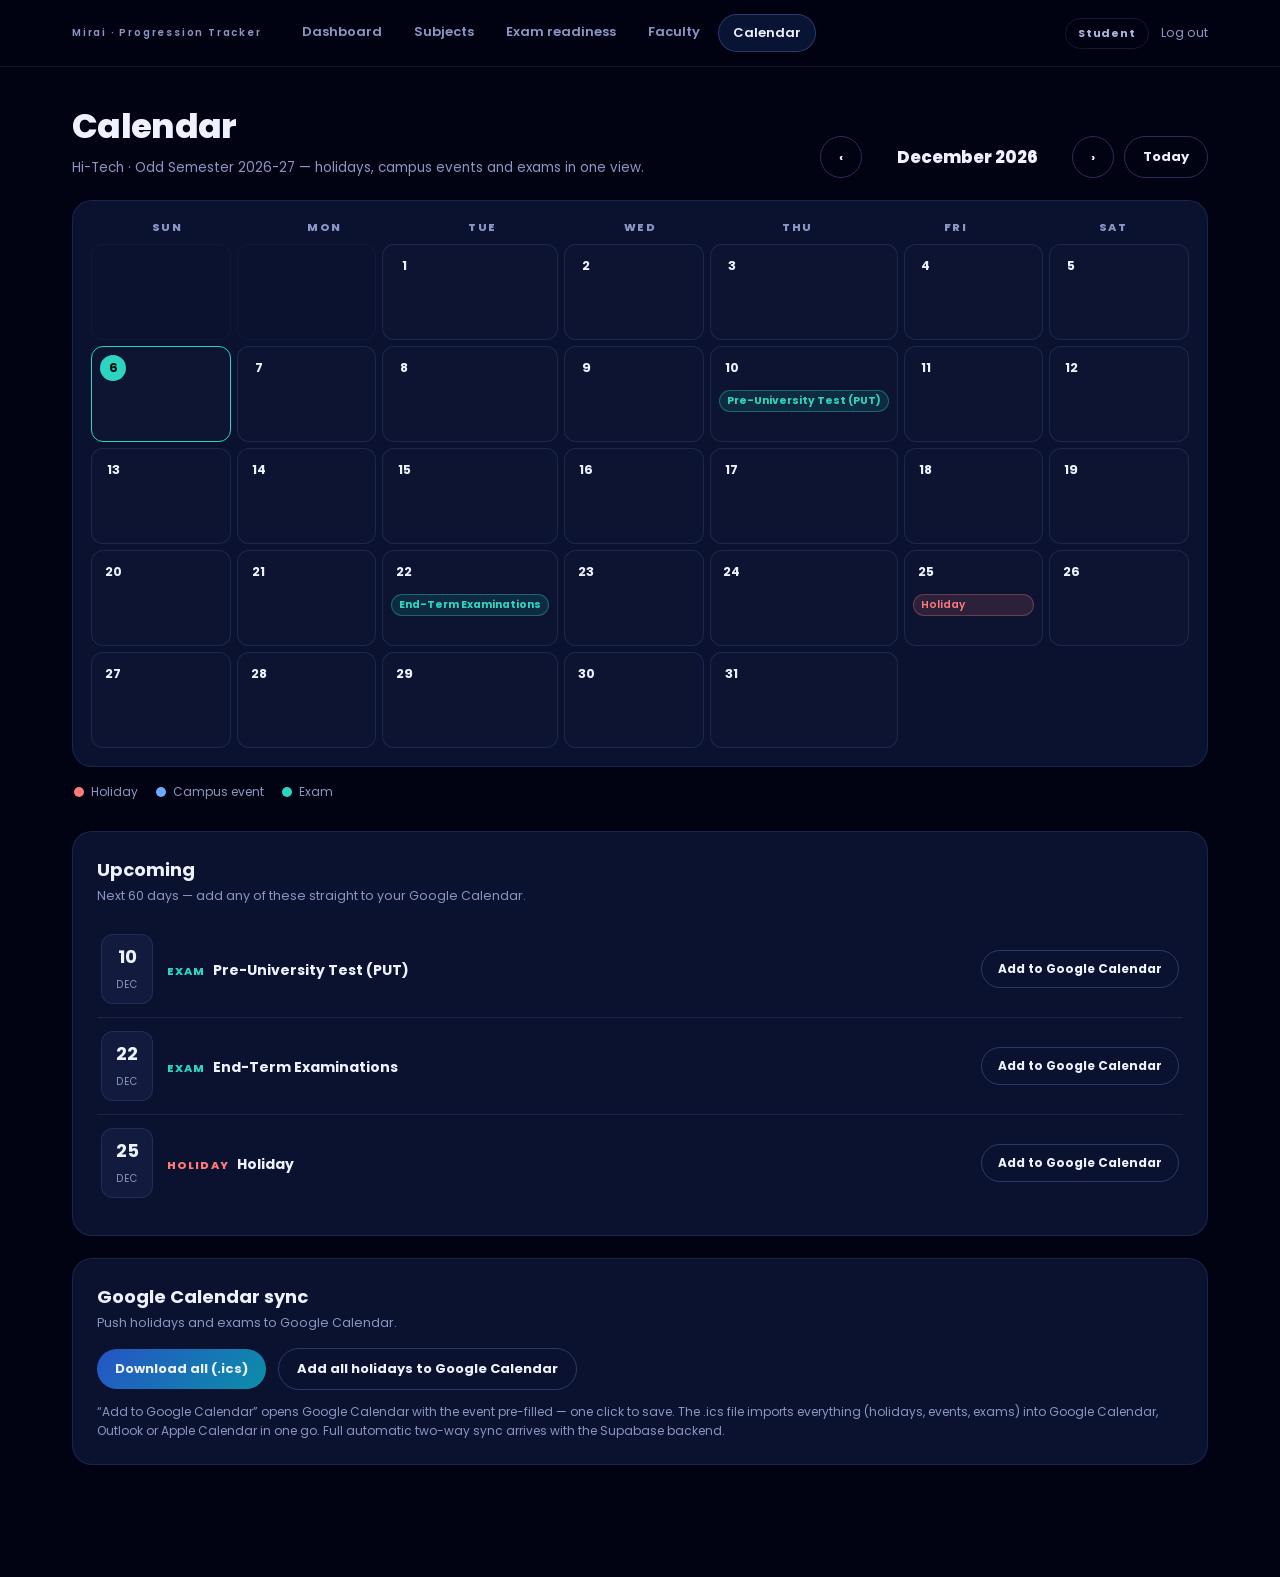
==== calendar.html @ 0f8ecc72 "Add subjects, exams, faculty, students and calendar pages" ====
<!doctype html>
<html lang="en">
<head>
  <meta charset="utf-8" />
  <meta name="viewport" content="width=device-width, initial-scale=1, viewport-fit=cover" />
  <meta name="color-scheme" content="dark" />
  <meta name="theme-color" content="#020619" />
  <link rel="icon" href="data:," />
  <link rel="preconnect" href="https://fonts.googleapis.com" />
  <link rel="preconnect" href="https://fonts.gstatic.com" crossorigin />
  <link href="https://fonts.googleapis.com/css2?family=Poppins:wght@400;500;600;700;800&display=swap" rel="stylesheet" />
  <script src="students.js"></script>
  <script src="campus.js"></script>
  <title>Calendar · Progression Tracker</title>
  <style>
    :root{--bg:#010313; --panel:#0a1230; --line:rgba(120,140,220,.16); --line-strong:rgba(120,140,220,.32);
      --ink:#eef2ff; --muted:#8b96c2; --muted-strong:#aab6dd;
      --hol:#ff7a7a; --ev:#6ea8ff; --ex:#2dd4bf; --ok:#3ddc97; --warn:#f5b544}
    *{box-sizing:border-box}
    body{margin:0; background:var(--bg); color:var(--ink); font-family:Poppins,system-ui,sans-serif; min-height:100vh}
    .topbar{position:sticky; top:0; z-index:50; background:rgba(1,3,19,.82); backdrop-filter:blur(14px); border-bottom:1px solid var(--line)}
    .topbar-in{max-width:1180px; margin:0 auto; padding:14px 22px; display:flex; align-items:center; gap:26px}
    .brand{color:var(--ink); text-decoration:none; font-weight:800; font-size:15px; white-space:nowrap}
    .brand small{display:block; font-size:10px; font-weight:600; letter-spacing:.18em; color:var(--muted)}
    .mainnav{display:flex; gap:4px; flex:1; flex-wrap:wrap}
    .mainnav a{color:var(--muted); text-decoration:none; font-size:13px; font-weight:600; padding:8px 14px; border-radius:99px}
    .mainnav a:hover{color:var(--ink); background:rgba(120,140,220,.1)}
    .mainnav a.active{color:var(--ink); background:rgba(53,102,210,.18); border:1px solid var(--line-strong)}
    .top-right{display:flex; align-items:center; gap:12px}
    .rolechip{font-size:11px; font-weight:700; letter-spacing:.08em; color:var(--muted-strong); border:1px solid var(--line); padding:6px 12px; border-radius:99px}
    .logout{color:var(--muted); font-size:12.5px; text-decoration:none}
    .wrap{max-width:1180px; margin:0 auto; padding:34px 22px 90px}
    .pagehead{display:flex; justify-content:space-between; align-items:flex-end; gap:16px; margin-bottom:22px; flex-wrap:wrap}
    h1{margin:0; font-size:34px; font-weight:800; letter-spacing:-.02em}
    .sub{color:var(--muted); font-size:13.5px; margin:6px 0 0}
    .calnav{display:flex; align-items:center; gap:10px}
    .cbtn{border:1px solid var(--line-strong); background:transparent; color:var(--ink); font:700 13px Poppins;
      padding:10px 18px; border-radius:999px; cursor:pointer}
    .cbtn:hover{border-color:var(--ex); color:var(--ex)}
    .cbtn.primary{background:linear-gradient(135deg,#2654c5,#0b8fa8); border:0}
    #monLabel{font-weight:800; font-size:17px; min-width:190px; text-align:center}
    .cal{background:var(--panel); border:1px solid var(--line); border-radius:20px; padding:18px; overflow:hidden}
    .dow{display:grid; grid-template-columns:repeat(7,1fr); gap:6px; margin-bottom:8px}
    .dow span{text-align:center; font-size:11px; font-weight:800; letter-spacing:.14em; color:var(--muted)}
    .grid{display:grid; grid-template-columns:repeat(7,1fr); gap:6px}
    .day{min-height:96px; border:1px solid var(--line); border-radius:12px; padding:8px; font-size:12.5px; position:relative; background:rgba(255,255,255,.012)}
    .day.dim{opacity:.32}
    .day.today{border-color:var(--ex)}
    .day.today .dn{background:var(--ex); color:#02110d}
    .dn{display:inline-grid; place-items:center; width:26px; height:26px; border-radius:50%; font-weight:700; margin-bottom:6px}
    .mk{display:block; font-size:10.5px; font-weight:600; padding:2px 7px; border-radius:99px; margin:3px 0;
      white-space:nowrap; overflow:hidden; text-overflow:ellipsis; cursor:default}
    .mk.hol{background:rgba(255,122,122,.13); color:var(--hol); border:1px solid rgba(255,122,122,.3)}
    .mk.ev{background:rgba(110,168,255,.12); color:var(--ev); border:1px solid rgba(110,168,255,.3)}
    .mk.ex{background:rgba(45,212,191,.12); color:var(--ex); border:1px solid rgba(45,212,191,.35); font-weight:700}
    .legend{display:flex; gap:18px; margin:16px 2px 30px; flex-wrap:wrap}
    .legend span{font-size:12px; color:var(--muted); display:flex; align-items:center; gap:7px}
    .dot{width:10px; height:10px; border-radius:50%}
    .panel{background:var(--panel); border:1px solid var(--line); border-radius:20px; padding:24px; margin-bottom:22px}
    .panel h3{margin:0 0 4px; font-size:18px}
    .psub{color:var(--muted); font-size:12.5px; margin:0 0 16px}
    .uprow{display:flex; align-items:center; gap:14px; padding:13px 4px; border-bottom:1px solid var(--line)}
    .uprow:last-child{border-bottom:0}
    .udate{flex:none; width:52px; text-align:center; background:rgba(120,140,220,.08); border:1px solid var(--line);
      border-radius:12px; padding:8px 4px}
    .udate b{display:block; font-size:18px}
    .udate span{font-size:10px; color:var(--muted); letter-spacing:.08em}
    .uinfo{flex:1; min-width:0}
    .uinfo .t{font-weight:700; font-size:14px}
    .uinfo .k{font-size:11px; font-weight:800; letter-spacing:.1em; margin-right:8px}
    .k.hol{color:var(--hol)} .k.ev{color:var(--ev)} .k.ex{color:var(--ex)}
    .gbtn{flex:none; border:1px solid var(--line-strong); background:transparent; color:var(--ink);
      font:700 12px Poppins; padding:9px 16px; border-radius:99px; cursor:pointer; text-decoration:none; display:inline-block}
    .gbtn:hover{border-color:var(--ex); color:var(--ex)}
    .syncbox{display:flex; gap:12px; flex-wrap:wrap; align-items:center}
    .note{font-size:12px; color:var(--muted); margin:12px 0 0; line-height:1.6}
    @media(max-width:720px){ .day{min-height:64px} .mk{font-size:9px} .mainnav{display:none} }
  </style>
</head>
<body>
  <header class="topbar"><div class="topbar-in">
    <a class="brand" id="brandHome" href="dashboard.html"><small>Mirai · Progression Tracker</small></a>
    <nav class="mainnav">
      <a id="navDash" href="dashboard.html">Dashboard</a>
      <a id="navSubjects" href="subjects.html">Subjects</a>
      <a id="navExams" href="exams.html">Exam readiness</a>
      <a id="navFaculty" href="faculty.html">Faculty</a>
      <a id="navStudents" href="students.html">Students</a>
      <a href="calendar.html" class="active">Calendar</a>
    </nav>
    <div class="top-right">
      <span class="rolechip" id="roleChip">Student</span>
      <a class="logout" href="index.html">Log out</a>
    </div>
  </div></header>
  <div class="wrap">
    <div class="pagehead">
      <div><h1>Calendar</h1>
      <p class="sub" id="calSub">Holidays, campus events and exams — one view.</p></div>
      <div class="calnav">
        <button class="cbtn" id="prevM">‹</button>
        <span id="monLabel"></span>
        <button class="cbtn" id="nextM">›</button>
        <button class="cbtn" id="todayB">Today</button>
      </div>
    </div>
    <div class="cal">
      <div class="dow"><span>SUN</span><span>MON</span><span>TUE</span><span>WED</span><span>THU</span><span>FRI</span><span>SAT</span></div>
      <div class="grid" id="calGrid"></div>
    </div>
    <div class="legend">
      <span><i class="dot" style="background:var(--hol)"></i>Holiday</span>
      <span><i class="dot" style="background:var(--ev)"></i>Campus event</span>
      <span><i class="dot" style="background:var(--ex)"></i>Exam</span>
    </div>
    <div class="panel">
      <h3>Upcoming</h3>
      <p class="psub">Next 60 days — add any of these straight to your Google Calendar.</p>
      <div id="upList"></div>
    </div>
    <div class="panel">
      <h3>Google Calendar sync</h3>
      <p class="psub">Push holidays and exams to Google Calendar.</p>
      <div class="syncbox">
        <button class="cbtn primary" id="icsAll">Download all (.ics)</button>
        <button class="cbtn" id="gcalHol">Add all holidays to Google Calendar</button>
      </div>
      <p class="note">“Add to Google Calendar” opens Google Calendar with the event pre-filled — one click to save. The .ics file imports everything (holidays, events, exams) into Google Calendar, Outlook or Apple Calendar in one go. Full automatic two-way sync arrives with the Supabase backend.</p>
    </div>
  </div>
<script>
(function(){
  function $(id){ return document.getElementById(id); }
  function esc(s){ return String(s==null?'':s).replace(/&/g,'&amp;').replace(/</g,'&lt;').replace(/>/g,'&gt;').replace(/"/g,'&quot;'); }
  /* role + nav */
  var q=location.search||'';
  var qp=new URLSearchParams(q);
  var role=(qp.get('role')||'student').toLowerCase();
  var isFaculty=role==='faculty', isMgr=role==='manager';
  $('roleChip').textContent=isMgr?'Campus Controller':(isFaculty?'Faculty':'Student');
  ['navDash','navSubjects','navExams','navFaculty','navStudents'].forEach(function(id){
    var el=$(id); if(el) el.href=el.getAttribute('href').split('?')[0]+q;
  });
  var bh=$('brandHome'); if(bh) bh.href=(isMgr?'manager.html':'dashboard.html')+q;
  if(!isFaculty&&!isMgr){ var ns=$('navStudents'); if(ns) ns.style.display='none'; }
  /* campus setup */
  function getSetup(){
    try{
      if(window.MiraiSetup&&MiraiSetup.state) return MiraiSetup.state;
      if(window.CampusDB){ var s=CampusDB.get(CampusDB.current()); if(s) return s; }
      return JSON.parse(localStorage.getItem('mirai_setup_v1')||'null');
    }catch(e){ return null; }
  }
  var S=getSetup();
  var campusName='';
  try{ campusName=campusById(CampusDB.current()).name; }catch(e){}
  if(S&&S.sem){
    $('calSub').textContent=(campusName?campusName+' · ':'')+S.sem.name+' — holidays, campus events and exams in one view.';
  }
  var holidays=(S&&S.sem&&S.sem.holidays)||[];
  var events=(S&&S.sem&&S.sem.events)||[];
  var exams=(S&&S.exams)||[];
  var semStart=S&&S.sem&&S.sem.start, semEnd=S&&S.sem&&S.sem.end;
  function itemsOn(d){
    var out=[];
    if(holidays.indexOf(d)>=0) out.push({k:'hol',t:'Holiday'});
    events.forEach(function(e){ if(e.d===d) out.push({k:'ev',t:e.label}); });
    exams.forEach(function(x){ if(x.date===d) out.push({k:'ex',t:x.name}); });
    return out;
  }
  var MONTHS=['January','February','March','April','May','June','July','August','September','October','November','December'];
  var cur=new Date(); cur=new Date(cur.getFullYear(),cur.getMonth(),1);
  function p2(n){ return (n<10?'0':'')+n; }
  function dstr(y,m,d){ return y+'-'+p2(m+1)+'-'+p2(d); }
  function render(){
    var y=cur.getFullYear(), m=cur.getMonth();
    $('monLabel').textContent=MONTHS[m]+' '+y;
    var first=new Date(y,m,1).getDay(), dim=new Date(y,m+1,0).getDate();
    var today=new Date(); var ty=today.getFullYear(), tm=today.getMonth(), td=today.getDate();
    var html='';
    for(var i=0;i<first;i++) html+='<div class="day dim"></div>';
    for(var d=1;d<=dim;d++){
      var ds=dstr(y,m,d);
      var its=itemsOn(ds);
      var cls='day'+((y===ty&&m===tm&&d===td)?' today':'');
      html+='<div class="'+cls+'"><span class="dn">'+d+'</span>';
      its.slice(0,3).forEach(function(it){
        html+='<span class="mk '+it.k+'" title="'+esc(it.t)+'">'+esc(it.t)+'</span>';
      });
      if(its.length>3) html+='<span class="mk" style="color:var(--muted)">+'+(its.length-3)+' more</span>';
      html+='</div>';
    }
    $('calGrid').innerHTML=html;
  }
  $('prevM').addEventListener('click',function(){ cur=new Date(cur.getFullYear(),cur.getMonth()-1,1); render(); });
  $('nextM').addEventListener('click',function(){ cur=new Date(cur.getFullYear(),cur.getMonth()+1,1); render(); });
  $('todayB').addEventListener('click',function(){ var t=new Date(); cur=new Date(t.getFullYear(),t.getMonth(),1); render(); });
  /* upcoming */
  function gcalURL(title,date,details){
    var d0=date.replace(/-/g,''), dd=new Date(date+'T00:00:00Z');
    var d1=new Date(dd.getTime()+86400000).toISOString().slice(0,10).replace(/-/g,'');
    return 'https://calendar.google.com/calendar/render?action=TEMPLATE&text='+encodeURIComponent(title)
      +'&dates='+d0+'/'+d1+'&details='+encodeURIComponent(details||'');
  }
  function renderUp(){
    var t=new Date(); t.setHours(0,0,0,0);
    var items=[];
    holidays.forEach(function(d){ items.push({d:d,k:'hol',t:'Holiday'}); });
    events.forEach(function(e){ if(e.d) items.push({d:e.d,k:'ev',t:e.label}); });
    exams.forEach(function(x){ if(x.date) items.push({d:x.date,k:'ex',t:x.name}); });
    var lim=new Date(t.getTime()+60*86400000);
    items=items.filter(function(it){ var d=new Date(it.d+'T00:00:00'); return d>=t&&d<=lim; })
      .sort(function(a,b){ return a.d<b.d?-1:1; });
    var kl={hol:'HOLIDAY',ev:'EVENT',ex:'EXAM'};
    $('upList').innerHTML=items.map(function(it){
      var p=it.d.split('-');
      var mon=['JAN','FEB','MAR','APR','MAY','JUN','JUL','AUG','SEP','OCT','NOV','DEC'][+p[1]-1];
      return '<div class="uprow"><div class="udate"><b>'+(+p[2])+'</b><span>'+mon+'</span></div>'+
        '<div class="uinfo"><span class="k '+it.k+'">'+kl[it.k]+'</span><span class="t">'+esc(it.t)+'</span></div>'+
        '<a class="gbtn" target="_blank" rel="noopener" href="'+gcalURL(it.t+' — Mirai',it.d,(campusName?campusName+' campus. ':'')+'From the Progression Tracker calendar.')+'">Add to Google Calendar</a></div>';
    }).join('')||'<p class="psub" style="margin:0">Nothing in the next 60 days.</p>';
  }
  /* .ics download */
  function icsDate(d){ return d.replace(/-/g,''); }
  function icsEsc(s){ return String(s).replace(/\\/g,'\\\\').replace(/;/g,'\\;').replace(/,/g,'\\,').replace(/\n/g,'\\n'); }
  $('icsAll').addEventListener('click',function(){
    var lines=['BEGIN:VCALENDAR','VERSION:2.0','PRODID:-//Mirai//Progression Tracker//EN','CALSCALE:GREGORIAN'];
    function addEv(d,title,desc){
      var uid=title.replace(/\W/g,'')+d+'@mirai-tracker';
      lines.push('BEGIN:VEVENT','UID:'+uid,'DTSTAMP:'+icsDate(new Date().toISOString().slice(0,10))+'T000000Z',
        'DTSTART;VALUE=DATE:'+icsDate(d),'SUMMARY:'+icsEsc(title),'DESCRIPTION:'+icsEsc(desc||''),'END:VEVENT');
    }
    holidays.forEach(function(d){ addEv(d,'Holiday — Mirai','Holiday as per '+(campusName||'campus')+' semester plan.'); });
    events.forEach(function(e){ if(e.d) addEv(e.d,e.label,'Campus event — Mirai Progression Tracker.'); });
    exams.forEach(function(x){ if(x.date) addEv(x.date,x.name,' · '+(campusName||''),'Exam — Mirai Progression Tracker.'); });
    lines.push('END:VCALENDAR');
    var blob=new Blob([lines.join('\r\n')],{type:'text/calendar'});
    var a=document.createElement('a');
    a.href=URL.createObjectURL(blob); a.download='mirai-calendar.ics';
    document.body.appendChild(a); a.click();
    setTimeout(function(){ URL.revokeObjectURL(a.href); a.remove(); },500);
  });
  /* add all holidays to Google Calendar (opens one by one) */
  $('gcalHol').addEventListener('click',function(){
    var t=new Date(); t.setHours(0,0,0,0);
    var upcoming=holidays.filter(function(d){ return new Date(d+'T00:00:00')>=t; });
    if(!upcoming.length){ alert('No upcoming holidays.'); return; }
    if(!confirm('Open '+upcoming.length+' Google Calendar tabs (one per holiday)?')) return;
    upcoming.forEach(function(d,i){
      setTimeout(function(){ window.open(gcalURL('Holiday — Mirai',d,'Holiday as per '+(campusName||'campus')+' semester plan.'),'_blank'); },i*600);
    });
  });
  render(); renderUp();
})();
</script>
</body>
</html>
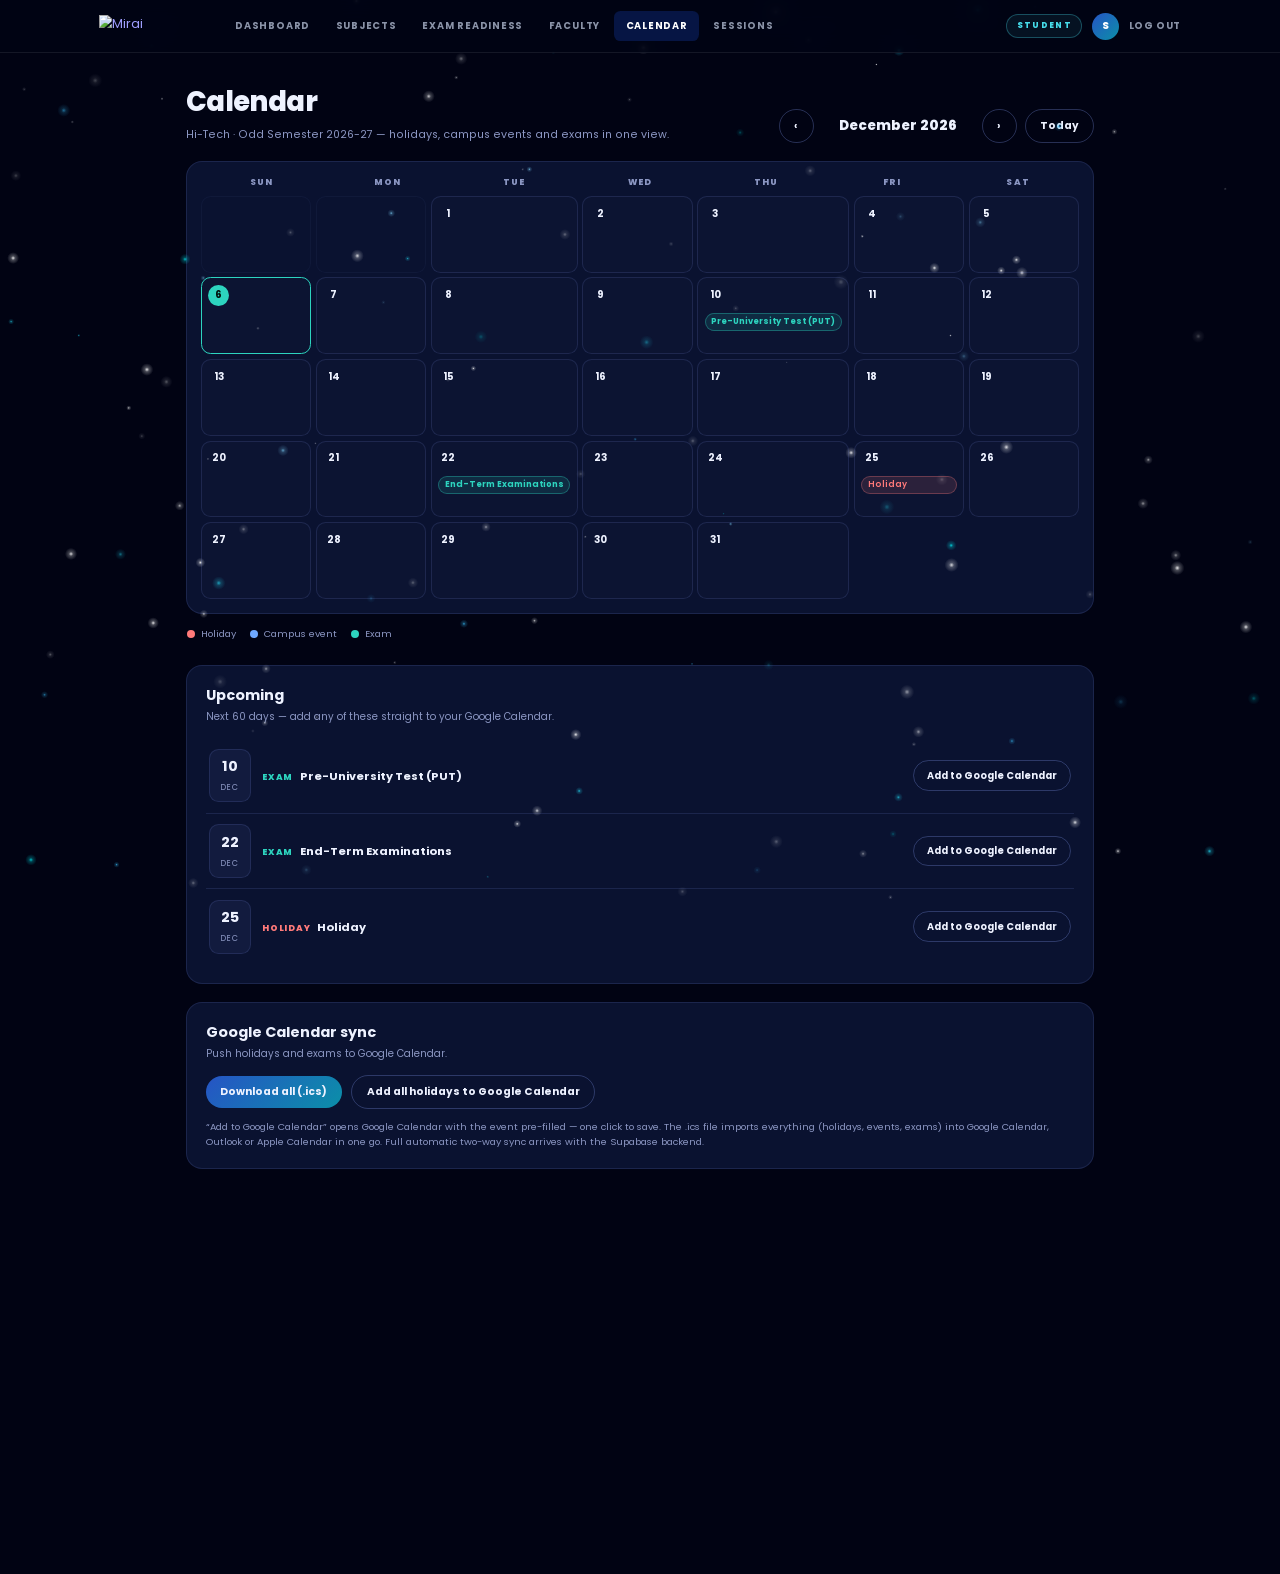
==== commit 7e3d4124: "Market-ready release: audited + fixed app (identity, metrics, exam readiness, Saved Sessions, PWA, m" ====
--- a/calendar.html
+++ b/calendar.html
@@ -1,7 +1,12 @@
 <!doctype html>
 <html lang="en">
 <head>
+  <script>try{if(sessionStorage.getItem('mirai_intro_seen'))document.documentElement.classList.add('no-intro')}catch(e){}</script>
   <meta charset="utf-8" />
+  <meta name="theme-color" content="#00061B">
+  <link rel="icon" href="icon.svg" type="image/svg+xml">
+  <link rel="manifest" href="manifest.json">
+  <link rel="apple-touch-icon" href="icon.svg">
   <meta name="viewport" content="width=device-width, initial-scale=1, viewport-fit=cover" />
   <meta name="color-scheme" content="dark" />
   <meta name="theme-color" content="#020619" />
@@ -13,22 +18,47 @@
   <script src="campus.js"></script>
   <title>Calendar · Progression Tracker</title>
   <style>
+/* Smooth page transitions */
+
+
+.page-transition{position:fixed;inset:0;background:#00061B;z-index:9999;opacity:0;pointer-events:none;transition:opacity .25s ease}
+.page-transition.active{opacity:1;pointer-events:all}
+/* Smooth content reveal */
+.rv{opacity:0;transform:translateY(20px);transition:opacity .5s ease,transform .5s ease}
+.rv.in{opacity:1;transform:none}
+/* Navbar stays stable */
+.topbar{transform:translateZ(0);will-change:auto}
+
+.top-right{margin-left:auto;display:flex;align-items:center;gap:12px}
+.rolechip{font-weight:800;font-size:10px;letter-spacing:.16em;text-transform:uppercase;color:#46DCEA;border:1px solid rgba(70,220,234,.3);background:rgba(70,220,234,.07);padding:6px 12px;border-radius:999px;font-family:'Poppins',sans-serif;white-space:nowrap}
+.avatar{width:34px;height:34px;border-radius:50%;display:grid;place-items:center;background:linear-gradient(135deg,#2654c5,#0b8fa8);font-weight:800;font-size:13px;color:#fff;font-family:'Poppins',sans-serif;flex-shrink:0}
+.logout{color:#8A93A8;text-decoration:none;font-size:12px;font-weight:700;letter-spacing:.06em;text-transform:uppercase;font-family:'Poppins',sans-serif}
+.logout:hover{color:#fff}
+body{zoom:0.8;}
+.topbar{position:sticky;top:0;z-index:100;background:rgba(1,4,20,.85);backdrop-filter:blur(14px);border-bottom:1px solid rgba(255,255,255,.08)}
+.topbar-in{max-width:1400px;margin:0 auto;padding:14px 24px;display:flex;align-items:center;gap:28px}
+.brand{display:flex;align-items:center;gap:12px;text-decoration:none;flex-shrink:0;min-width:120px}
+.brand img{height:28px;width:auto;display:block}
+nav.mainnav{display:flex;gap:4px;margin-left:8px}
+nav.mainnav a{font-family:'Poppins',sans-serif;color:#8A93A8;text-decoration:none;font-size:12px;font-weight:700;letter-spacing:.08em;text-transform:uppercase;padding:10px 14px;border-radius:8px;white-space:nowrap}
+nav.mainnav a:hover{color:#fff;background:rgba(255,255,255,.06)}
+nav.mainnav a.active{color:#fff;background:rgba(25,76,209,.25)}
     :root{--bg:#010313; --panel:#0a1230; --line:rgba(120,140,220,.16); --line-strong:rgba(120,140,220,.32);
       --ink:#eef2ff; --muted:#8b96c2; --muted-strong:#aab6dd;
       --hol:#ff7a7a; --ev:#6ea8ff; --ex:#2dd4bf; --ok:#3ddc97; --warn:#f5b544}
     *{box-sizing:border-box}
-    body{margin:0; background:var(--bg); color:var(--ink); font-family:Poppins,system-ui,sans-serif; min-height:100vh}
-    .topbar{position:sticky; top:0; z-index:50; background:rgba(1,3,19,.82); backdrop-filter:blur(14px); border-bottom:1px solid var(--line)}
-    .topbar-in{max-width:1180px; margin:0 auto; padding:14px 22px; display:flex; align-items:center; gap:26px}
-    .brand{color:var(--ink); text-decoration:none; font-weight:800; font-size:15px; white-space:nowrap}
+    body{margin:0; background:var(--bg); color:var(--ink); font-family:Poppins,system-ui,sans-serif; min-height:100vh; zoom:0.8;}
+    
+    
+    
     .brand small{display:block; font-size:10px; font-weight:600; letter-spacing:.18em; color:var(--muted)}
-    .mainnav{display:flex; gap:4px; flex:1; flex-wrap:wrap}
+    .mainnav{display:flex; gap:4px}
     .mainnav a{color:var(--muted); text-decoration:none; font-size:13px; font-weight:600; padding:8px 14px; border-radius:99px}
     .mainnav a:hover{color:var(--ink); background:rgba(120,140,220,.1)}
-    .mainnav a.active{color:var(--ink); background:rgba(53,102,210,.18); border:1px solid var(--line-strong)}
-    .top-right{display:flex; align-items:center; gap:12px}
-    .rolechip{font-size:11px; font-weight:700; letter-spacing:.08em; color:var(--muted-strong); border:1px solid var(--line); padding:6px 12px; border-radius:99px}
-    .logout{color:var(--muted); font-size:12.5px; text-decoration:none}
+    .mainnav a.active{color:var(--ink); background:rgba(53,102,210,.18)}
+    
+    
+    
     .wrap{max-width:1180px; margin:0 auto; padding:34px 22px 90px}
     .pagehead{display:flex; justify-content:space-between; align-items:flex-end; gap:16px; margin-bottom:22px; flex-wrap:wrap}
     h1{margin:0; font-size:34px; font-weight:800; letter-spacing:-.02em}
@@ -75,11 +105,12 @@
     .syncbox{display:flex; gap:12px; flex-wrap:wrap; align-items:center}
     .note{font-size:12px; color:var(--muted); margin:12px 0 0; line-height:1.6}
     @media(max-width:720px){ .day{min-height:64px} .mk{font-size:9px} .mainnav{display:none} }
-  </style>
+    </style>
+  <link rel="stylesheet" href="mobile.css">
 </head>
 <body>
   <header class="topbar"><div class="topbar-in">
-    <a class="brand" id="brandHome" href="dashboard.html"><small>Mirai · Progression Tracker</small></a>
+    <a class="brand" id="brandHome" href="dashboard.html"><img src="https://admin.miraisot.com/uploads/Logo_67db14a300.svg" alt="Mirai" /></a>
     <nav class="mainnav">
       <a id="navDash" href="dashboard.html">Dashboard</a>
       <a id="navSubjects" href="subjects.html">Subjects</a>
@@ -87,12 +118,13 @@
       <a id="navFaculty" href="faculty.html">Faculty</a>
       <a id="navStudents" href="students.html">Students</a>
       <a href="calendar.html" class="active">Calendar</a>
+        <a href="saved-sessions.html" id="navSessions">Sessions</a>
     </nav>
     <div class="top-right">
-      <span class="rolechip" id="roleChip">Student</span>
-      <a class="logout" href="index.html">Log out</a>
-    </div>
-  </div></header>
+        <span class="rolechip" id="roleChip">Student</span>
+        <span class="avatar" id="avatarInit">S</span>
+        <a class="logout" href="index.html">Log out</a>
+      </div></div></header>
   <div class="wrap">
     <div class="pagehead">
       <div><h1>Calendar</h1>
@@ -133,12 +165,19 @@
   function $(id){ return document.getElementById(id); }
   function esc(s){ return String(s==null?'':s).replace(/&/g,'&amp;').replace(/</g,'&lt;').replace(/>/g,'&gt;').replace(/"/g,'&quot;'); }
   /* role + nav */
-  var q=location.search||'';
-  var qp=new URLSearchParams(q);
-  var role=(qp.get('role')||'student').toLowerCase();
+  var qp=new URLSearchParams(location.search);
+  var role=(qp.get('role')||localStorage.getItem('mirai_role')||'student').toLowerCase();
+  try{localStorage.setItem('mirai_role',role);}catch(e){}
   var isFaculty=role==='faculty', isMgr=role==='manager';
-  $('roleChip').textContent=isMgr?'Campus Controller':(isFaculty?'Faculty':'Student');
-  ['navDash','navSubjects','navExams','navFaculty','navStudents'].forEach(function(id){
+  var facId=qp.get('fac')||localStorage.getItem('mirai_fac')||'';
+  try{if(facId)localStorage.setItem('mirai_fac',facId);}catch(e){}
+  var FACULTY_NAMES = {vishal:'Vishal Rathee', varun:'Varun Kumar Sharma', gaurav:'Gaurav Singh', aman:'Aman Srivastava', suman:'Suman Rajput', himanshu:'Dr. Himanshu Kumar', zakir:'Zakir Husain', soniya:'Soniya Tyagi'};
+  var meName=(isFaculty&&facId)?(FACULTY_NAMES[facId]||''):'';
+  function facInitials(n){ return n.split(' ').map(function(w){return w[0];}).filter(function(c){return /[A-Z]/.test(c);}).slice(0,2).join('')||n[0]; }
+  var q='?role='+role+(facId?'&fac='+facId:'');
+  $('roleChip').textContent=isMgr?'Campus Controller':(meName?meName:(isFaculty?'Faculty':'Student'));
+  $('avatarInit').textContent=isMgr?'C':(meName?facInitials(meName):(isFaculty?'F':'S'));
+  ['navDash','navSubjects','navExams','navFaculty','navStudents','navSessions'].forEach(function(id){
     var el=$(id); if(el) el.href=el.getAttribute('href').split('?')[0]+q;
   });
   var bh=$('brandHome'); if(bh) bh.href=(isMgr?'manager.html':'dashboard.html')+q;
@@ -253,5 +292,16 @@
   render(); renderUp();
 })();
 </script>
+<script src="starfield.js"></script>
+
+<script>if('serviceWorker' in navigator){window.addEventListener('load',function(){navigator.serviceWorker.register('sw.js').catch(function(){});});}</script>
+<script>
+document.addEventListener('click', function(e){
+  var a = e.target.closest('a.logout');
+  if(a){
+    try{ localStorage.removeItem('mirai_role'); localStorage.removeItem('mirai_fac'); }catch(err){}
+  }
+});
+</script>
 </body>
 </html>
--- a/mobile.css
+++ b/mobile.css
@@ -0,0 +1,71 @@
+/* mobile.css — shared responsive layer for the Mirai Progression Tracker.
+   Linked AFTER each page's inline <style> so these rules win at small widths.
+   Breakpoints: 900px (tablet/phone), 640px (phone). */
+
+/* ================= ≤900px: tablet & phone ================= */
+@media (max-width: 900px) {
+  nav.mainnav {
+    display: flex;
+    position: fixed; left: 0; right: 0; bottom: 0; z-index: 60;
+    margin: 0; padding: 6px 4px calc(6px + env(safe-area-inset-bottom));
+    background: rgba(2, 5, 18, .94); backdrop-filter: blur(14px);
+    -webkit-backdrop-filter: blur(14px);
+    border-top: 1px solid rgba(255, 255, 255, .09);
+    overflow-x: auto; -webkit-overflow-scrolling: touch;
+    justify-content: flex-start; gap: 2px;
+    scrollbar-width: none;
+  }
+  nav.mainnav::-webkit-scrollbar { display: none; }
+  nav.mainnav a {
+    flex: 1 0 auto; text-align: center; white-space: nowrap;
+    font-size: 11px !important; padding: 10px 14px !important;
+  }
+  /* .topbar carries transform:translateZ(0) and backdrop-filter:blur (shared CSS) — both
+     make an ancestor a containing block for fixed descendants, so the bottom nav
+     resolved against the topbar and rendered at the top. Neutralise both at phone widths. */
+  .topbar { transform: none !important; backdrop-filter: none !important; -webkit-backdrop-filter: none !important; }
+  body { zoom: 1 !important; padding-bottom: 78px; }
+  .wrap { padding: 24px 16px 110px !important; }
+  h1 { font-size: clamp(38px, 11vw, 64px) !important; }
+  .sechead { flex-direction: column; align-items: flex-start !important; gap: 6px; }
+  .sgrid, .stats, .upnext, .facgrid, .fgrid, .pulse-slide,
+  .cards, .grid2, .grid3, .dstats, .xstats, .tgroups, .grid { grid-template-columns: 1fr !important; }
+  .panel { padding: 20px 16px !important; border-radius: 16px; }
+  .panel h3 { font-size: 17px; }
+  .sutable, table.data, .dtable { display: block; overflow-x: auto; -webkit-overflow-scrolling: touch; }
+  .sutable th, .sutable td { white-space: nowrap; }
+  .topbar-in { gap: 10px !important; padding: 10px 14px !important; }
+  .brand small { display: none; }
+  .brand img { height: 26px; }
+  #logFab { right: 14px !important; bottom: 92px !important; }
+  #setupFab { right: 14px !important; bottom: 154px !important; }
+  #quickFab { right: 14px !important; bottom: 206px !important; }
+  #fbFab { right: 14px !important; bottom: 258px !important; }
+  .mback { padding: 10px; }
+  .modal { width: 100% !important; max-height: 94vh !important; border-radius: 16px; }
+  .frow { flex-direction: column; align-items: stretch !important; gap: 8px; }
+  .frow label { margin-bottom: 2px; }
+  .sugrid { grid-template-columns: 1fr !important; }
+  #ttPanel > div:last-child > div { flex-direction: column; gap: 4px; }
+  #ttPanel > div:last-child > div > div:first-child { min-width: 0 !important; }
+  .sutabs, .tabs { overflow-x: auto; -webkit-overflow-scrolling: touch; }
+  .sutab { white-space: nowrap; flex: 0 0 auto; }
+  .astrip { grid-template-columns: repeat(auto-fill, minmax(150px, 1fr)) !important; }
+  input, select, textarea, button { font-size: 16px; }
+  input[type="time"], input[type="date"], input[type="month"] { font-size: 16px; }
+  .subtn, button.subtn { min-height: 40px; }
+}
+
+/* ================= ≤640px: phones ================= */
+@media (max-width: 640px) {
+  .wrap { padding: 18px 12px 100px !important; }
+  .panel { padding: 16px 12px !important; }
+  .faccard { padding: 14px !important; }
+  .uncard { padding: 12px 14px !important; }
+  #logFab, #setupFab, #quickFab, #fbFab { transform: scale(.88); transform-origin: bottom right; }
+  .hero { padding: 30px 0 10px; }
+  .eyebrow { font-size: 9px !important; letter-spacing: .18em !important; }
+  .calgrid, .cgrid { gap: 4px; }
+  .day { min-height: 52px !important; font-size: 11px; padding: 4px !important; }
+  .psub { font-size: 12px; }
+}
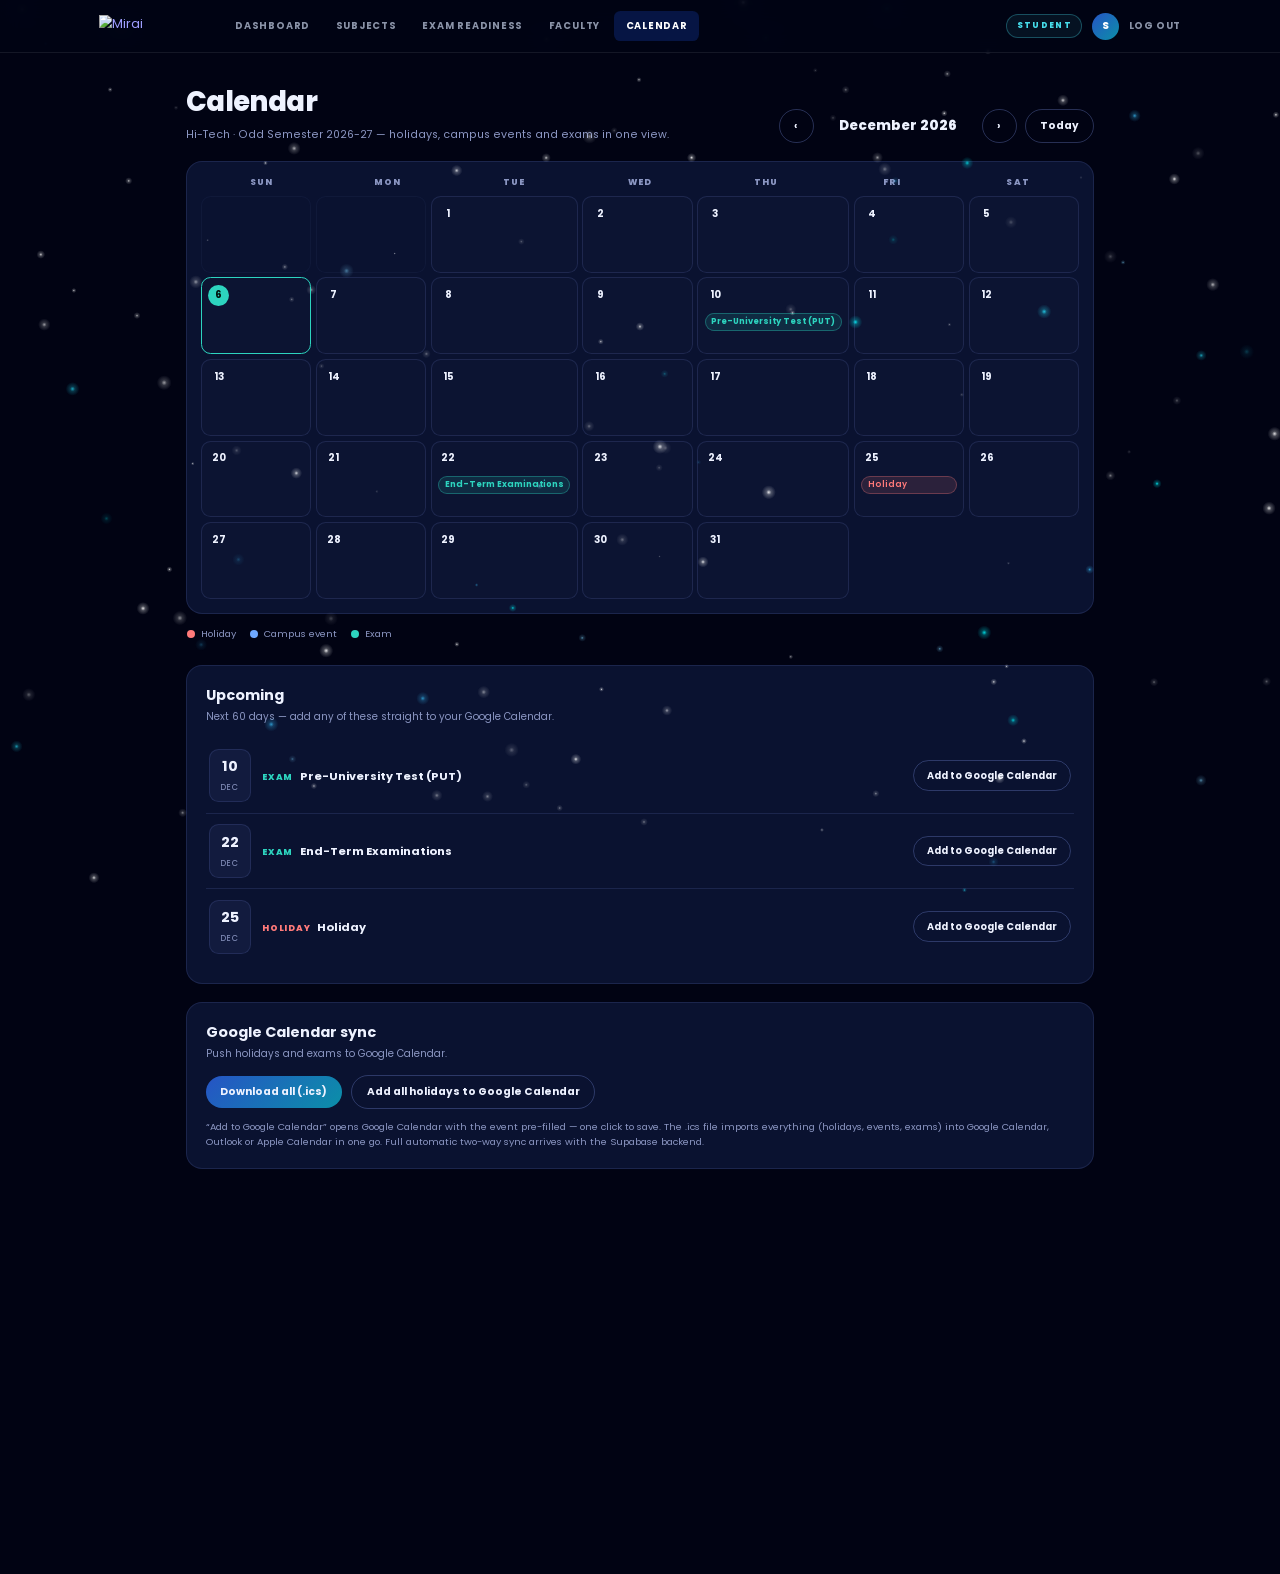
==== commit 76f8d2b0: "Student experience: roster name picker at login, personal dashboard hero (greeting, section, coverag" ====
--- a/calendar.html
+++ b/calendar.html
@@ -177,6 +177,18 @@
   var q='?role='+role+(facId?'&fac='+facId:'');
   $('roleChip').textContent=isMgr?'Campus Controller':(meName?meName:(isFaculty?'Faculty':'Student'));
   $('avatarInit').textContent=isMgr?'C':(meName?facInitials(meName):(isFaculty?'F':'S'));
+  /* student identity: name chosen at login; Sessions is faculty/manager only */
+  (function(){ try{
+    if(role==='student'){
+      var _nsx=document.getElementById('navSessions'); if(_nsx) _nsx.style.display='none';
+      var _sn=localStorage.getItem('mirai_student')||'';
+      if(_sn){
+        var _fmt=_sn.toLowerCase().replace(/(^|\s)\S/g,function(c){return c.toUpperCase();});
+        var _rc=document.getElementById('roleChip'); if(_rc){ _rc.textContent=_fmt; _rc.style.maxWidth='38vw'; _rc.style.overflow='hidden'; _rc.style.textOverflow='ellipsis'; _rc.style.whiteSpace='nowrap'; _rc.title=_fmt; }
+        var _av=document.getElementById('avatarInit'); if(_av) _av.textContent=_fmt.split(' ').map(function(w){return w[0];}).filter(function(c){return /[A-Za-z]/.test(c);}).slice(0,2).join('').toUpperCase()||'S';
+      }
+    }
+  }catch(e){} })();
   ['navDash','navSubjects','navExams','navFaculty','navStudents','navSessions'].forEach(function(id){
     var el=$(id); if(el) el.href=el.getAttribute('href').split('?')[0]+q;
   });
@@ -299,7 +311,7 @@
 document.addEventListener('click', function(e){
   var a = e.target.closest('a.logout');
   if(a){
-    try{ localStorage.removeItem('mirai_role'); localStorage.removeItem('mirai_fac'); }catch(err){}
+    try{ localStorage.removeItem('mirai_role'); localStorage.removeItem('mirai_fac'); localStorage.removeItem('mirai_student'); localStorage.removeItem('mirai_student_sec'); }catch(err){}
   }
 });
 </script>
